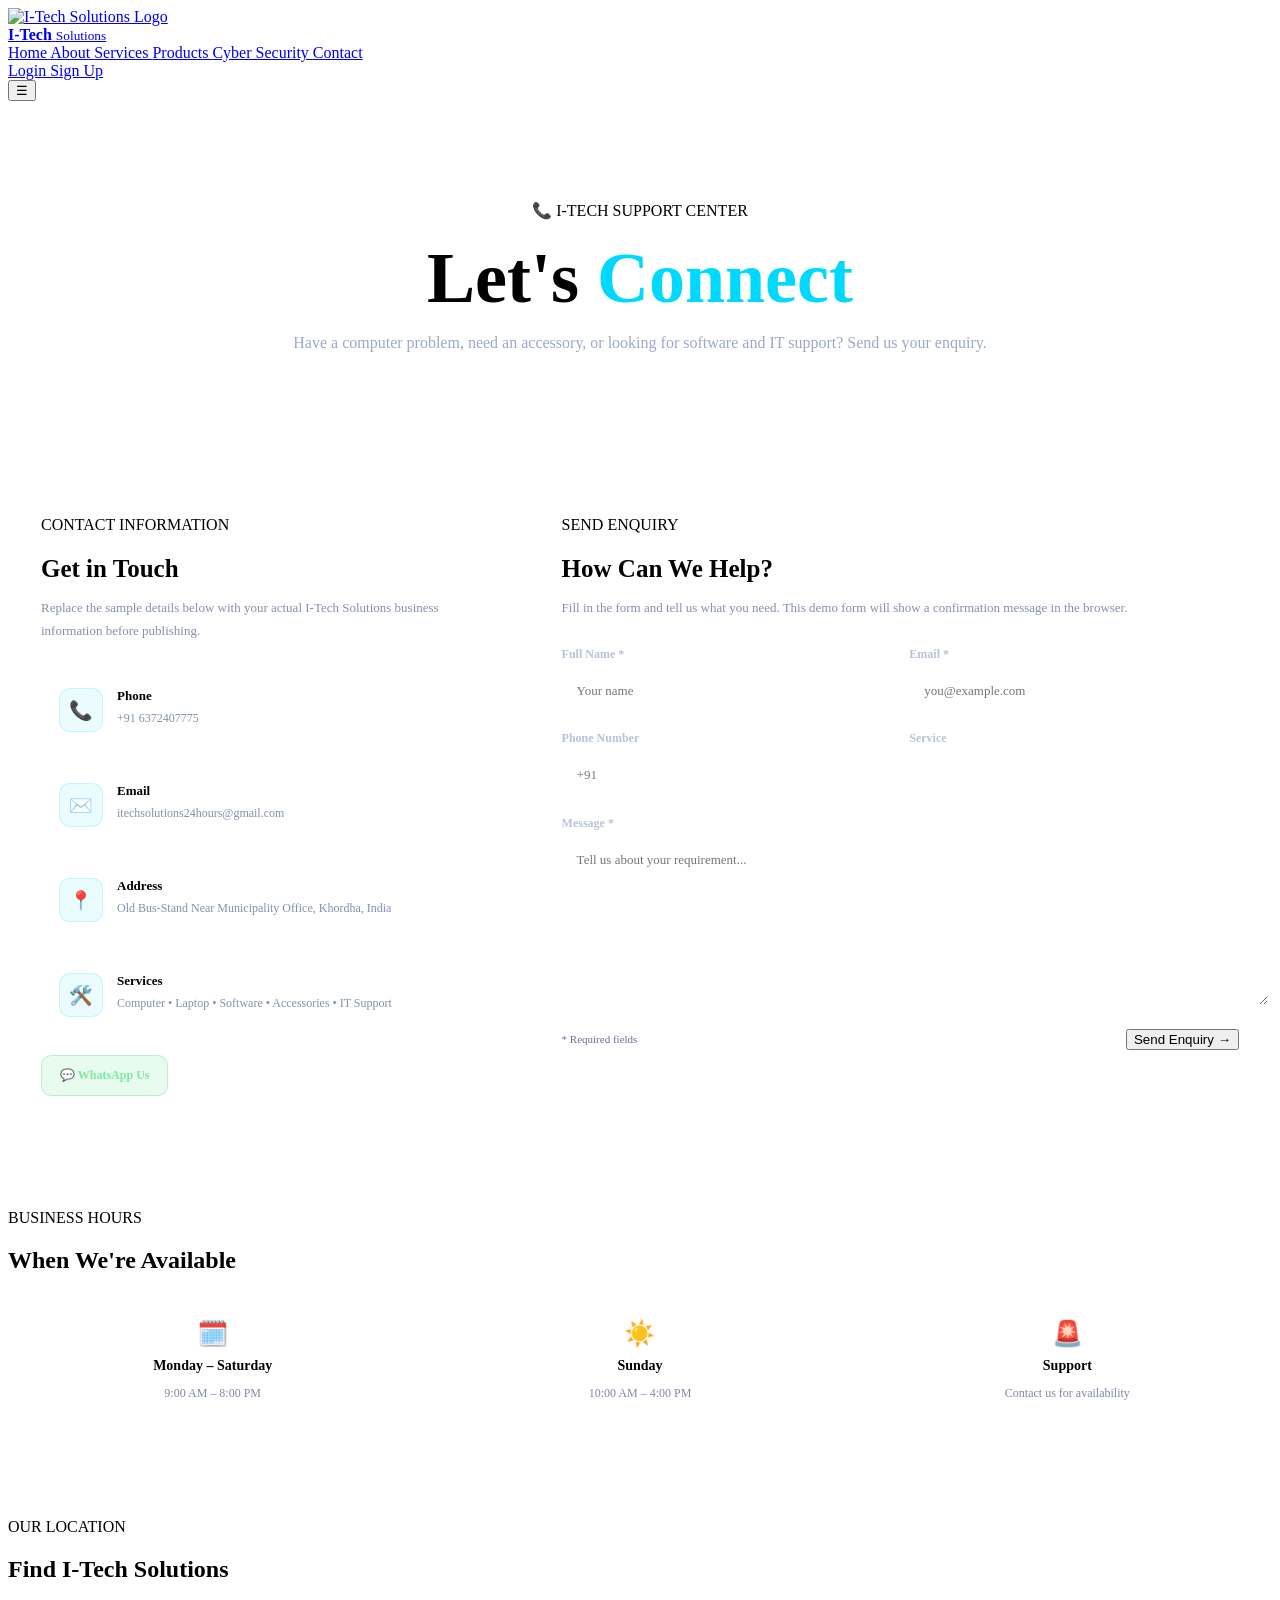
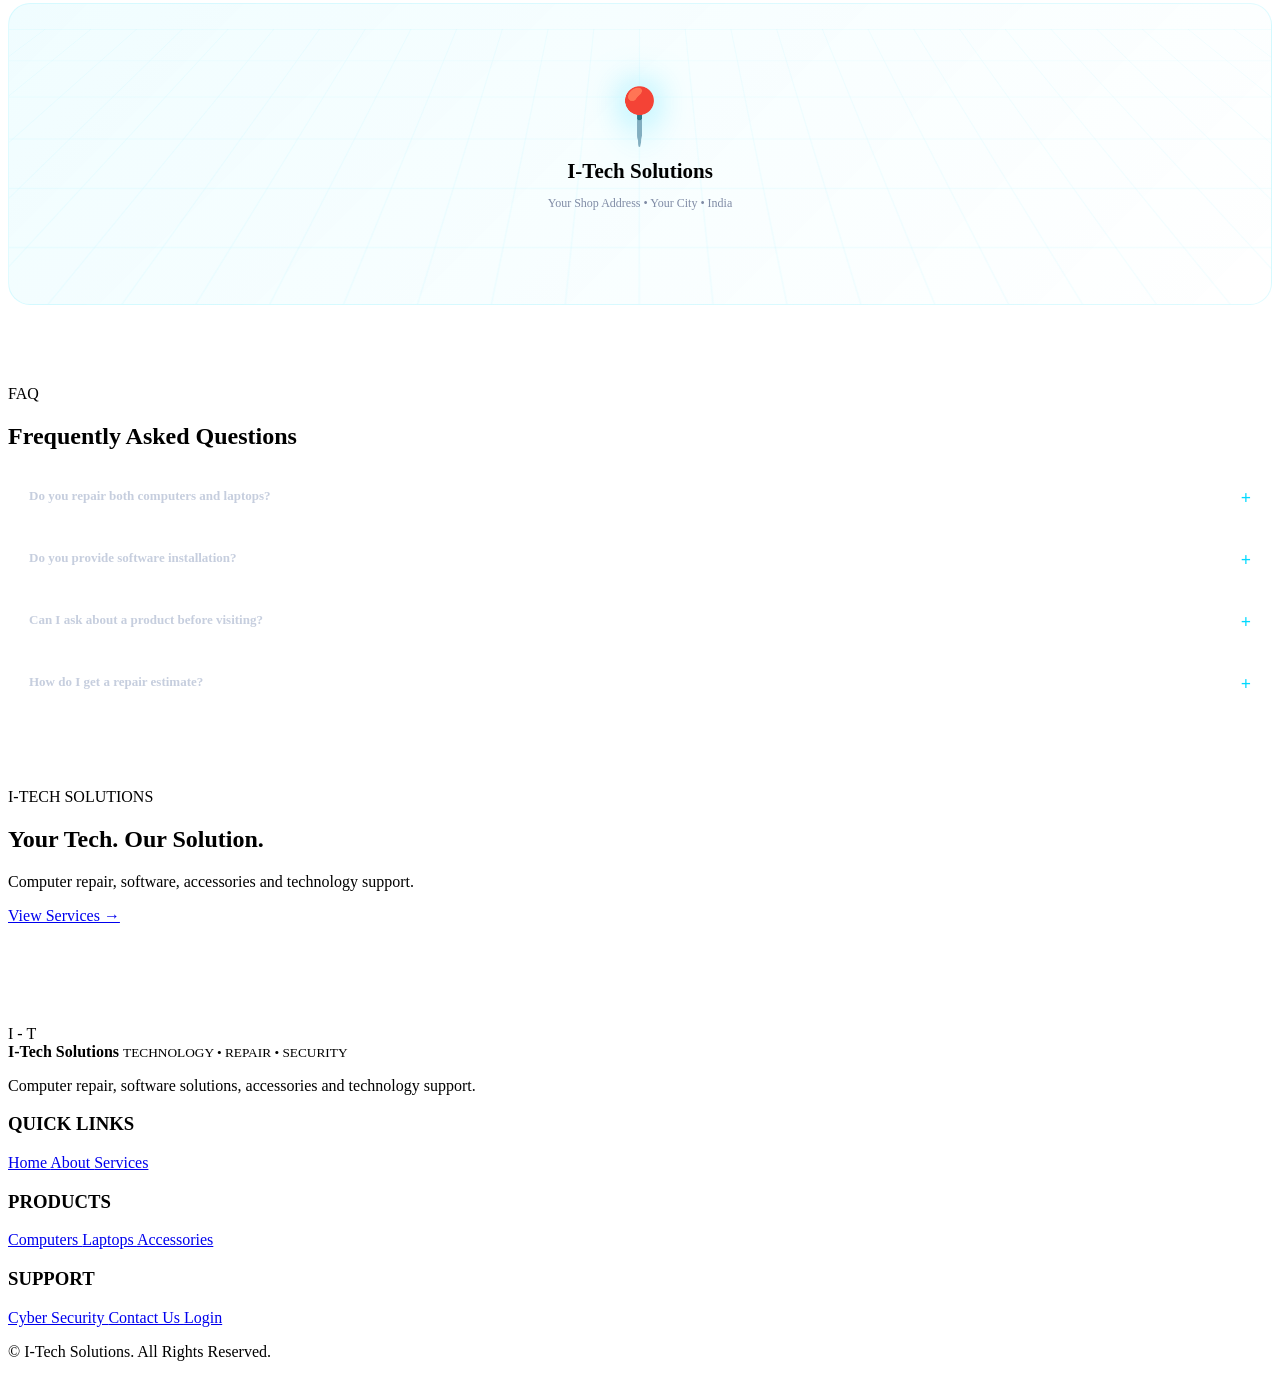
==== pages/contact.html @ 04793588 "Add files via upload" ====
<!DOCTYPE html>
<html lang="en">

<head>

    <meta charset="UTF-8">

    <meta name="viewport"
          content="width=device-width, initial-scale=1.0">

    <meta name="description"
          content="Contact I-Tech Solutions for computer repair, laptop repair, software and IT support.">

    <title>Contact | I-Tech Solutions</title>

    <link rel="stylesheet"
          href="../css/style.css">

    <style>

        /* =================================================
           CONTACT PAGE
        ================================================= */

        .contact-page {
            padding: 70px 0 100px;
        }

        .contact-layout {
            display: grid;
            grid-template-columns: .8fr 1.2fr;
            gap: 25px;
            margin-bottom: 80px;
        }

        .contact-info,
        .contact-form-box {
            padding: 32px;
            border: 1px solid rgba(255,255,255,.08);
            border-radius: 22px;
            background: rgba(255,255,255,.03);
        }

        .contact-info h2,
        .contact-form-box h2 {
            margin-bottom: 10px;
            font-size: 25px;
        }

        .contact-info > p,
        .contact-form-box > p {
            color: #8490aa;
            line-height: 1.8;
            font-size: 13px;
            margin-bottom: 28px;
        }

        /* =================================================
           CONTACT ITEMS
        ================================================= */

        .contact-items {
            display: flex;
            flex-direction: column;
            gap: 15px;
        }

        .contact-item {
            display: flex;
            align-items: flex-start;
            gap: 14px;
            padding: 17px;
            border: 1px solid rgba(255,255,255,.07);
            border-radius: 14px;
            background: rgba(255,255,255,.025);
        }

        .contact-icon {
            flex-shrink: 0;
            width: 42px;
            height: 42px;
            display: grid;
            place-items: center;
            border-radius: 11px;
            background: rgba(0,217,255,.08);
            border: 1px solid rgba(0,217,255,.18);
            font-size: 19px;
        }

        .contact-item strong {
            display: block;
            margin-bottom: 4px;
            font-size: 13px;
        }

        .contact-item a,
        .contact-item span {
            color: #8290ac;
            font-size: 12px;
            line-height: 1.6;
        }

        .contact-item a {
            text-decoration: none;
            transition: .3s ease;
        }

        .contact-item a:hover {
            color: #00d9ff;
        }

        /* =================================================
           FORM
        ================================================= */

        .contact-form {
            display: grid;
            grid-template-columns: 1fr 1fr;
            gap: 18px;
        }

        .form-group {
            display: flex;
            flex-direction: column;
            gap: 7px;
        }

        .form-group.full {
            grid-column: 1 / -1;
        }

        .form-group label {
            color: #b8c2d8;
            font-size: 12px;
            font-weight: 600;
        }

        .form-group input,
        .form-group select,
        .form-group textarea {
            width: 100%;
            padding: 13px 14px;
            border: 1px solid rgba(255,255,255,.1);
            border-radius: 10px;
            outline: none;
            background: rgba(255,255,255,.04);
            color: #ffffff;
            font-family: inherit;
            font-size: 13px;
            transition: .3s ease;
        }

        .form-group input:focus,
        .form-group select:focus,
        .form-group textarea:focus {
            border-color: rgba(0,217,255,.55);
            box-shadow: 0 0 0 3px rgba(0,217,255,.06);
        }

        .form-group textarea {
            min-height: 140px;
            resize: vertical;
        }

        .form-group select option {
            background: #08121c;
            color: #ffffff;
        }

        .submit-area {
            grid-column: 1 / -1;
            display: flex;
            align-items: center;
            justify-content: space-between;
            gap: 15px;
            margin-top: 5px;
        }

        .form-note {
            color: #65718a;
            font-size: 11px;
            line-height: 1.5;
        }

        /* =================================================
           WHATSAPP
        ================================================= */

        .whatsapp-btn {
            display: inline-flex;
            align-items: center;
            justify-content: center;
            gap: 8px;
            padding: 12px 18px;
            margin-top: 20px;
            border-radius: 10px;
            background: rgba(37,211,102,.1);
            border: 1px solid rgba(37,211,102,.25);
            color: #7ee7a0;
            text-decoration: none;
            font-size: 12px;
            font-weight: 700;
            transition: .3s ease;
        }

        .whatsapp-btn:hover {
            background: rgba(37,211,102,.18);
            transform: translateY(-2px);
        }

        /* =================================================
           HOURS
        ================================================= */

        .hours-section {
            margin-bottom: 80px;
        }

        .hours-grid {
            display: grid;
            grid-template-columns: repeat(3, 1fr);
            gap: 18px;
        }

        .hours-card {
            padding: 24px;
            text-align: center;
            border: 1px solid rgba(255,255,255,.07);
            border-radius: 17px;
            background: rgba(255,255,255,.025);
        }

        .hours-card span {
            display: block;
            color: #00d9ff;
            font-size: 25px;
            margin-bottom: 10px;
        }

        .hours-card strong {
            display: block;
            margin-bottom: 6px;
            font-size: 14px;
        }

        .hours-card p {
            color: #7d89a3;
            font-size: 12px;
        }

        /* =================================================
           MAP / LOCATION
        ================================================= */

        .location-section {
            margin-bottom: 80px;
        }

        .location-box {
            min-height: 300px;
            position: relative;
            display: grid;
            place-items: center;
            overflow: hidden;
            border: 1px solid rgba(0,217,255,.12);
            border-radius: 22px;
            background:
                linear-gradient(
                    135deg,
                    rgba(0,217,255,.06),
                    rgba(255,255,255,.02)
                );
        }

        .map-grid {
            position: absolute;
            inset: 0;
            opacity: .35;
            background-image:
                linear-gradient(
                    rgba(0,217,255,.12) 1px,
                    transparent 1px
                ),
                linear-gradient(
                    90deg,
                    rgba(0,217,255,.12) 1px,
                    transparent 1px
                );
            background-size: 45px 45px;
            transform: perspective(400px) rotateX(35deg) scale(1.3);
        }

        .location-pin {
            position: relative;
            z-index: 2;
            text-align: center;
        }

        .location-pin-icon {
            font-size: 55px;
            filter:
                drop-shadow(
                    0 0 18px
                    rgba(0,217,255,.6)
                );
            animation:
                pinFloat 2.5s ease-in-out infinite;
        }

        @keyframes pinFloat {

            0%, 100% {
                transform: translateY(0);
            }

            50% {
                transform: translateY(-8px);
            }

        }

        .location-pin h3 {
            margin: 10px 0 6px;
            font-size: 21px;
        }

        .location-pin p {
            color: #7f8ba5;
            font-size: 12px;
        }

        /* =================================================
           FAQ
        ================================================= */

        .faq-section {
            margin-bottom: 80px;
        }

        .faq-list {
            display: flex;
            flex-direction: column;
            gap: 10px;
        }

        .faq-item {
            border: 1px solid rgba(255,255,255,.07);
            border-radius: 13px;
            background: rgba(255,255,255,.025);
            overflow: hidden;
        }

        .faq-item summary {
            padding: 17px 20px;
            cursor: pointer;
            color: #c6cede;
            font-size: 13px;
            font-weight: 600;
            list-style: none;
        }

        .faq-item summary::-webkit-details-marker {
            display: none;
        }

        .faq-item summary::after {
            content: "+";
            float: right;
            color: #00d9ff;
            font-size: 18px;
        }

        .faq-item[open] summary::after {
            content: "−";
        }

        .faq-answer {
            padding: 0 20px 18px;
            color: #78849d;
            font-size: 12px;
            line-height: 1.7;
        }

        /* =================================================
           RESPONSIVE
        ================================================= */

        @media (max-width: 850px) {

            .contact-layout {
                grid-template-columns: 1fr;
            }

            .hours-grid {
                grid-template-columns: 1fr;
            }

        }

        @media (max-width: 600px) {

            .contact-form {
                grid-template-columns: 1fr;
            }

            .form-group.full,
            .submit-area {
                grid-column: auto;
            }

            .submit-area {
                flex-direction: column;
                align-items: stretch;
            }

            .contact-info,
            .contact-form-box {
                padding: 23px;
            }

        }

    </style>

</head>


<body>


<!-- =====================================================
     TECHNOLOGY BACKGROUND
===================================================== -->

<div class="tech-background">

    <div class="grid-lines"></div>

    <div class="glow glow-1"></div>

    <div class="glow glow-2"></div>

</div>



<!-- =====================================================
     HEADER
===================================================== -->

<header class="header">

    <div class="container nav-container">

        <a href="../index.html"
           class="logo">

            <div class="logo-3d">
             <img src="images/I-Tech_fass-removebg-preview.png" alt="I-Tech Solutions Logo" class="logo-3d">
                
            </div>

            <div class="logo-text">

                <strong>
                    I-Tech
                </strong>

                <small>
                    Solutions
                </small>

            </div>

        </a>


        <nav class="navbar">

            <a href="../index.html">
                Home
            </a>

            <a href="about.html">
                About
            </a>

            <a href="services.html">
                Services
            </a>

            <a href="products.html">
                Products
            </a>

            <a href="cyber-security.html">
                Cyber Security
            </a>

            <a href="contact.html">
                Contact
            </a>

        </nav>


        <div class="auth-buttons">

            <a href="login.html"
               class="login-btn">

                Login

            </a>

            <a href="signup.html"
               class="signup-btn">

                Sign Up

            </a>

        </div>


        <button
            class="menu-toggle"
            id="menuToggle">

            ☰

        </button>

    </div>

</header>



<!-- =====================================================
     MAIN
===================================================== -->

<main>


<!-- =====================================================
     HERO
===================================================== -->

<section
    class="page-hero"
    style="
    padding:100px 0 55px;
    text-align:center;
    ">

    <div class="container">

        <span class="technology-badge">

            📞 I-TECH SUPPORT CENTER

        </span>


        <h1
            style="
            margin:22px 0 15px;
            font-size:clamp(42px,7vw,72px);
            line-height:1;
            ">

            Let's
            <strong style="color:#00d9ff;">
                Connect
            </strong>

        </h1>


        <p
            style="
            max-width:700px;
            margin:auto;
            color:#9ca8c7;
            line-height:1.8;
            ">

            Have a computer problem, need an accessory,
            or looking for software and IT support?
            Send us your enquiry.

        </p>

    </div>

</section>



<!-- =====================================================
     CONTACT SECTION
===================================================== -->

<section class="contact-page">

    <div class="container">


        <div class="contact-layout">


            <!-- CONTACT INFORMATION -->

            <div class="contact-info">

                <span class="technology-badge">
                    CONTACT INFORMATION
                </span>

                <h2>
                    Get in Touch
                </h2>

                <p>
                    Replace the sample details below with
                    your actual I-Tech Solutions business
                    information before publishing.
                </p>


                <div class="contact-items">


                    <div class="contact-item">

                        <div class="contact-icon">
                            📞
                        </div>

                        <div>

                            <strong>
                                Phone
                            </strong>

                            <a href="tel:+916372407775">
                                +91 6372407775
                            </a>

                        </div>

                    </div>



                    <div class="contact-item">

                        <div class="contact-icon">
                            ✉️
                        </div>

                        <div>

                            <strong>
                                Email
                            </strong>

                            <a href="mailto:itechsolutions24hours@gmail.com">
                                itechsolutions24hours@gmail.com
                            </a>

                        </div>

                    </div>



                    <div class="contact-item">

                        <div class="contact-icon">
                            📍
                        </div>

                        <div>

                            <strong>
                                Address
                            </strong>

                            <span>
                                Old Bus-Stand Near Municipality Office,
                                Khordha, India
                            </span>

                        </div>

                    </div>



                    <div class="contact-item">

                        <div class="contact-icon">
                            🛠️
                        </div>

                        <div>

                            <strong>
                                Services
                            </strong>

                            <span>
                                Computer • Laptop • Software
                                • Accessories • IT Support
                            </span>

                        </div>

                    </div>


                </div>


                <!-- WHATSAPP -->

                <a
                    href="https://wa.me/910000000000"
                    class="whatsapp-btn"
                    target="_blank"
                    rel="noopener">

                    💬 WhatsApp Us

                </a>

            </div>



            <!-- CONTACT FORM -->

            <div class="contact-form-box">

                <span class="technology-badge">
                    SEND ENQUIRY
                </span>

                <h2>
                    How Can We Help?
                </h2>

                <p>
                    Fill in the form and tell us what
                    you need. This demo form will show
                    a confirmation message in the browser.
                </p>


                <form
                    class="contact-form"
                    id="contactForm">


                    <div class="form-group">

                        <label for="name">
                            Full Name *
                        </label>

                        <input
                            type="text"
                            id="name"
                            name="name"
                            placeholder="Your name"
                            required>

                    </div>



                    <div class="form-group">

                        <label for="email">
                            Email *
                        </label>

                        <input
                            type="email"
                            id="email"
                            name="email"
                            placeholder="you@example.com"
                            required>

                    </div>



                    <div class="form-group">

                        <label for="phone">
                            Phone Number
                        </label>

                        <input
                            type="tel"
                            id="phone"
                            name="phone"
                            placeholder="+91">

                    </div>



                    <div class="form-group">

                        <label for="service">
                            Service
                        </label>

                        <select
                            id="service"
                            name="service">

                            <option value="">
                                Select a service
                            </option>

                            <option>
                                Computer Repair
                            </option>

                            <option>
                                Laptop Repair
                            </option>

                            <option>
                                Software Installation
                            </option>

                            <option>
                                Data & Storage
                            </option>

                            <option>
                                Networking
                            </option>

                            <option>
                                Cyber Security
                            </option>

                            <option>
                                Accessories
                            </option>

                            <option>
                                Other
                            </option>

                        </select>

                    </div>



                    <div class="form-group full">

                        <label for="message">
                            Message *
                        </label>

                        <textarea
                            id="message"
                            name="message"
                            placeholder="Tell us about your requirement..."
                            required></textarea>

                    </div>



                    <div class="submit-area">

                        <span class="form-note">

                            * Required fields

                        </span>


                        <button
                            type="submit"
                            class="primary-btn">

                            Send Enquiry →

                        </button>

                    </div>


                </form>

            </div>


        </div>



        <!-- =================================================
             BUSINESS HOURS
        ================================================= -->

        <section class="hours-section">

            <div class="section-heading">

                <span>
                    BUSINESS HOURS
                </span>

                <h2>
                    When We're
                    <strong>Available</strong>
                </h2>

            </div>


            <div class="hours-grid">


                <div class="hours-card">

                    <span>
                        🗓️
                    </span>

                    <strong>
                        Monday – Saturday
                    </strong>

                    <p>
                        9:00 AM – 8:00 PM
                    </p>

                </div>



                <div class="hours-card">

                    <span>
                        ☀️
                    </span>

                    <strong>
                        Sunday
                    </strong>

                    <p>
                        10:00 AM – 4:00 PM
                    </p>

                </div>



                <div class="hours-card">

                    <span>
                        🚨
                    </span>

                    <strong>
                        Support
                    </strong>

                    <p>
                        Contact us for availability
                    </p>

                </div>


            </div>

        </section>



        <!-- =================================================
             LOCATION
        ================================================= -->

        <section class="location-section">

            <div class="section-heading">

                <span>
                    OUR LOCATION
                </span>

                <h2>
                    Find
                    <strong>I-Tech Solutions</strong>
                </h2>

            </div>


            <div class="location-box">

                <div class="map-grid"></div>


                <div class="location-pin">

                    <div class="location-pin-icon">
                        📍
                    </div>

                    <h3>
                        I-Tech Solutions
                    </h3>

                    <p>
                        Your Shop Address • Your City • India
                    </p>

                </div>

            </div>

        </section>



        <!-- =================================================
             FAQ
        ================================================= -->

        <section class="faq-section">

            <div class="section-heading">

                <span>
                    FAQ
                </span>

                <h2>
                    Frequently Asked
                    <strong>Questions</strong>
                </h2>

            </div>


            <div class="faq-list">


                <details class="faq-item">

                    <summary>
                        Do you repair both computers and laptops?
                    </summary>

                    <div class="faq-answer">

                        Yes. I-Tech Solutions can offer
                        computer and laptop diagnostics,
                        maintenance, repair and upgrade
                        services.

                    </div>

                </details>



                <details class="faq-item">

                    <summary>
                        Do you provide software installation?
                    </summary>

                    <div class="faq-answer">

                        Software installation and setup
                        can be provided for legitimate,
                        properly licensed software.

                    </div>

                </details>



                <details class="faq-item">

                    <summary>
                        Can I ask about a product before visiting?
                    </summary>

                    <div class="faq-answer">

                        Yes. You can send an enquiry about
                        a computer, laptop, accessory or
                        other technology product.

                    </div>

                </details>



                <details class="faq-item">

                    <summary>
                        How do I get a repair estimate?
                    </summary>

                    <div class="faq-answer">

                        Send us the device problem through
                        the contact form or contact the shop.
                        A final estimate may require device
                        inspection.

                    </div>

                </details>


            </div>

        </section>



        <!-- =================================================
             FINAL CTA
        ================================================= -->

        <div class="cta">

            <div class="cta-content">

                <div>

                    <span>
                        I-TECH SOLUTIONS
                    </span>

                    <h2>

                        Your Tech.
                        <strong>Our Solution.</strong>

                    </h2>

                    <p>

                        Computer repair, software,
                        accessories and technology support.

                    </p>

                </div>


                <a
                    href="services.html"
                    class="primary-btn">

                    View Services →

                </a>

            </div>

        </div>


    </div>

</section>


</main>



<!-- =====================================================
     FOOTER
===================================================== -->

<footer class="footer">

    <div class="container">

        <div class="footer-grid">


            <div class="footer-column">

                <div class="footer-logo">

                    <div class="logo-3d">

                        <span>I</span>
                        <span>-</span>
                        <span>T</span>

                    </div>

                    <div>

                        <strong>
                            I-Tech Solutions
                        </strong>

                        <small>
                            TECHNOLOGY • REPAIR • SECURITY
                        </small>

                    </div>

                </div>

                <p>
                    Computer repair, software solutions,
                    accessories and technology support.
                </p>

            </div>



            <div class="footer-column">

                <h3>
                    QUICK LINKS
                </h3>

                <a href="../index.html">
                    Home
                </a>

                <a href="about.html">
                    About
                </a>

                <a href="services.html">
                    Services
                </a>

            </div>



            <div class="footer-column">

                <h3>
                    PRODUCTS
                </h3>

                <a href="products.html">
                    Computers
                </a>

                <a href="products.html">
                    Laptops
                </a>

                <a href="products.html">
                    Accessories
                </a>

            </div>



            <div class="footer-column">

                <h3>
                    SUPPORT
                </h3>

                <a href="cyber-security.html">
                    Cyber Security
                </a>

                <a href="contact.html">
                    Contact Us
                </a>

                <a href="login.html">
                    Login
                </a>

            </div>


        </div>

    </div>


    <div class="footer-bottom">

        <p>

            ©
            <span id="currentYear"></span>

            I-Tech Solutions.
            All Rights Reserved.

        </p>

    </div>

</footer>



<!-- =====================================================
     JAVASCRIPT
===================================================== -->

<script src="../js/script.js"></script>


<script>

document.addEventListener(
    "DOMContentLoaded",
    function () {

        /*
         * Read product name from Products page.
         * Example:
         * contact.html?product=SSD%20Storage
         */

        const params =
            new URLSearchParams(
                window.location.search
            );

        const product =
            params.get("product");


        if (product) {

            const message =
                document.getElementById(
                    "message"
                );

            const service =
                document.getElementById(
                    "service"
                );


            if (message) {

                message.value =
                    "I am interested in: " +
                    product +
                    "\n\nMy requirement: ";

            }


            if (service) {

                service.value =
                    "Accessories";

            }

        }

    }
);

</script>


</body>

</html>
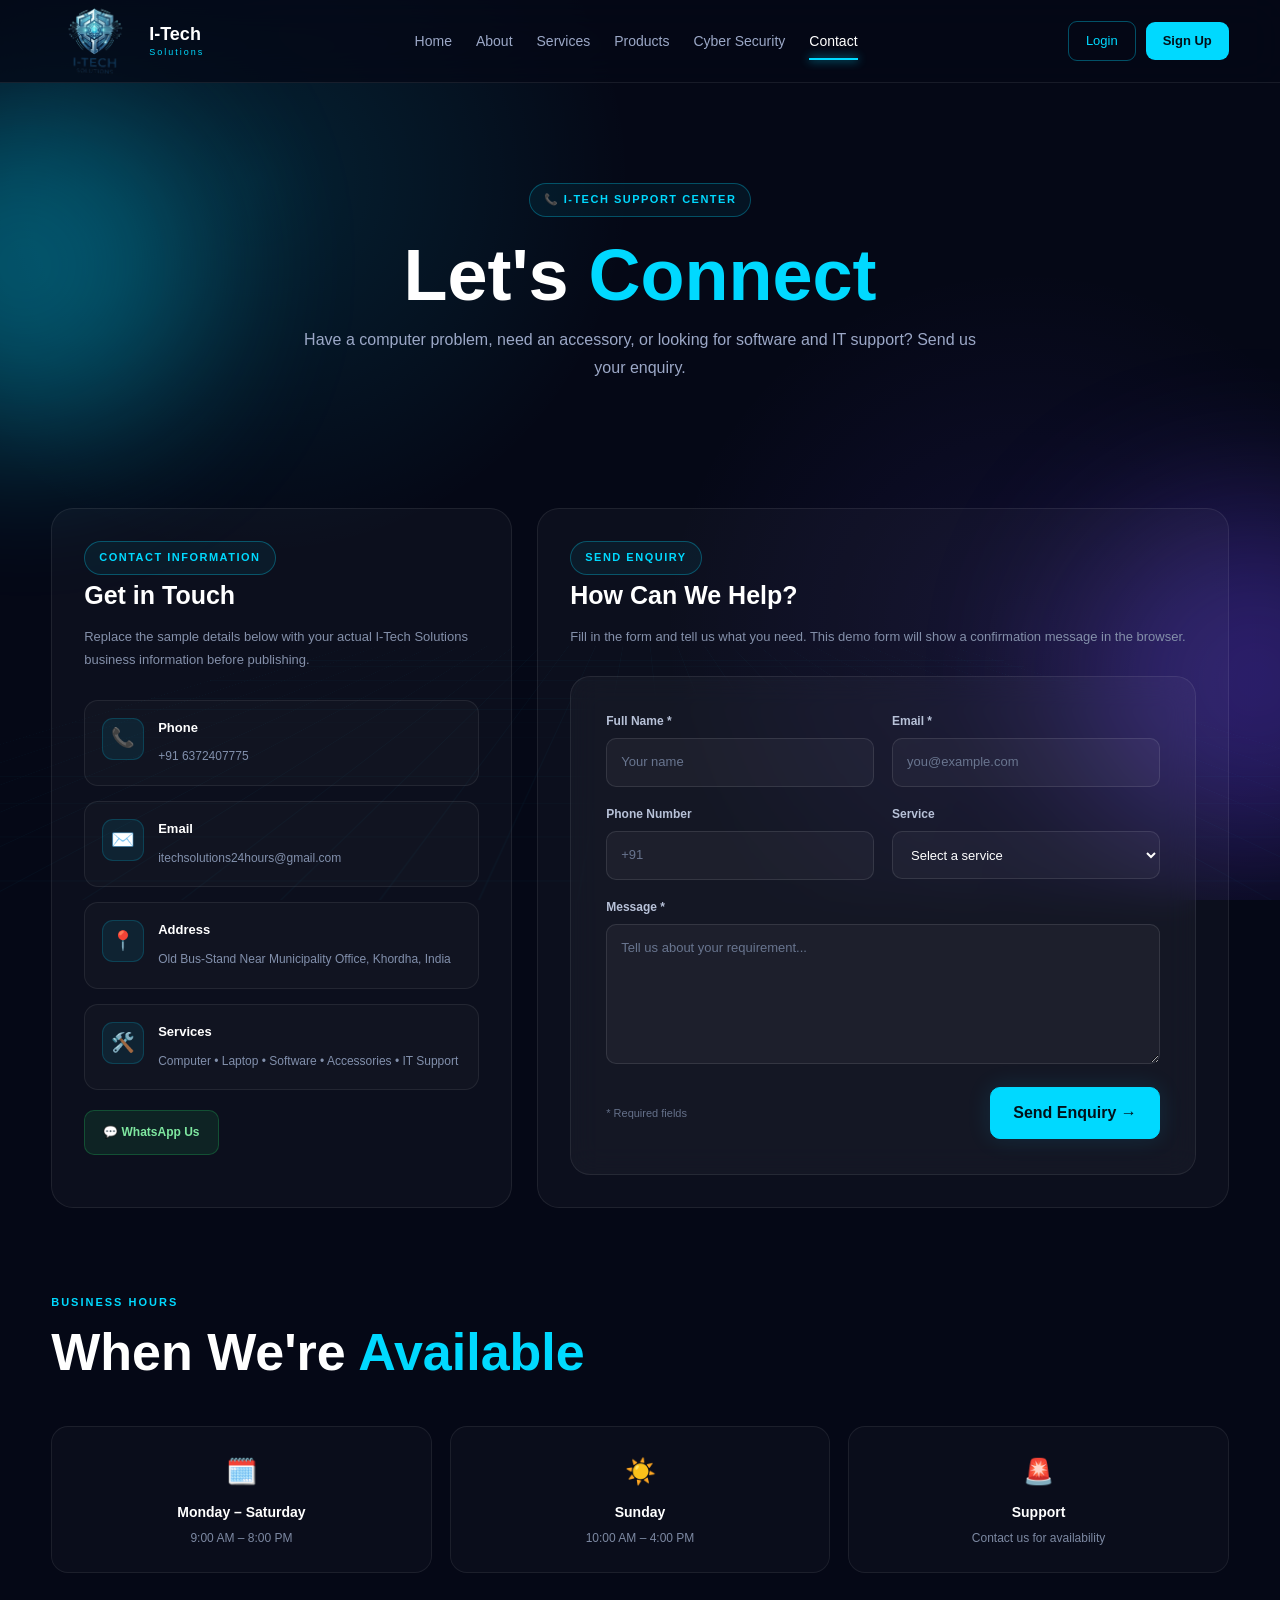
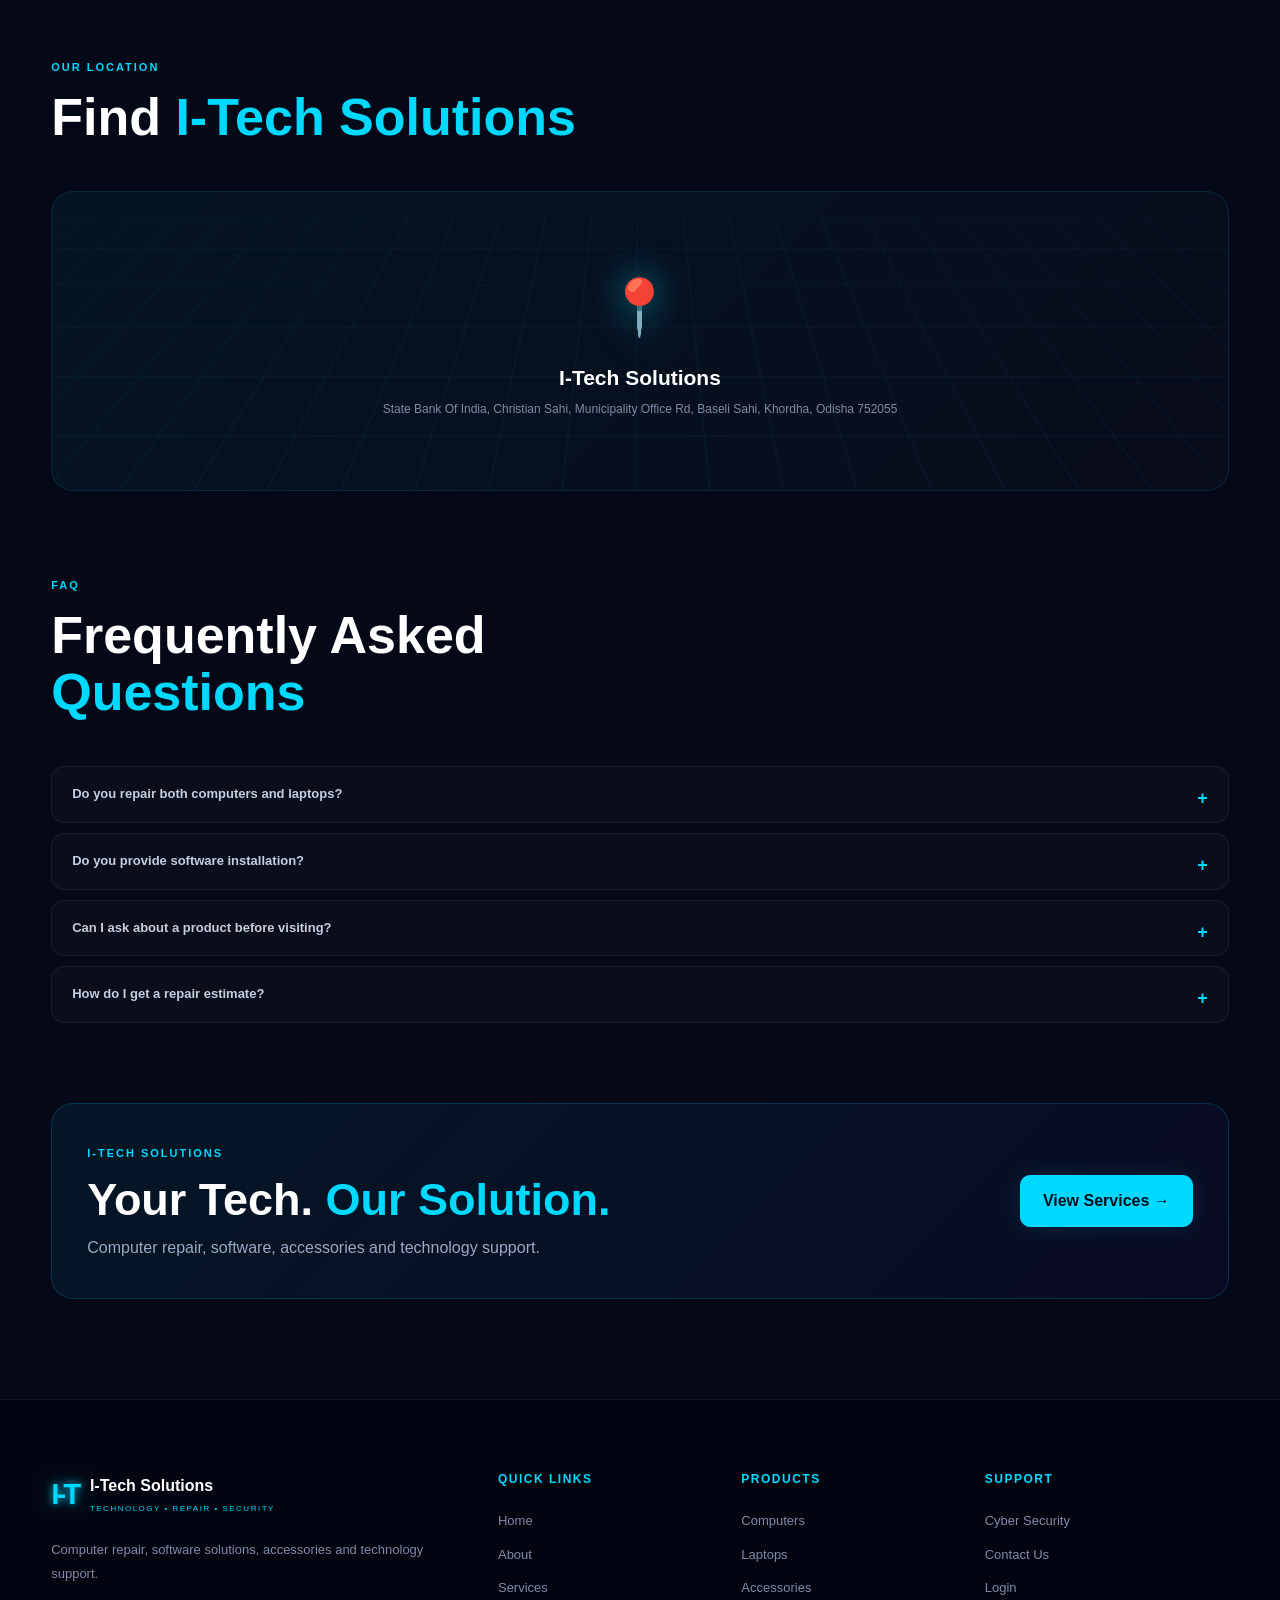
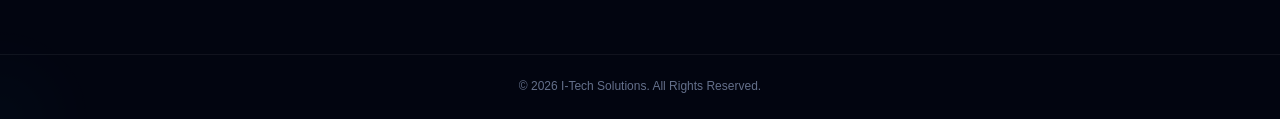
==== commit 903db599: "Add files via upload" ====
--- a/pages/contact.html
+++ b/pages/contact.html
@@ -728,7 +728,7 @@
                 <!-- WHATSAPP -->
 
                 <a
-                    href="https://wa.me/910000000000"
+                    href="https://wa.me/6372407775"
                     class="whatsapp-btn"
                     target="_blank"
                     rel="noopener">
@@ -1015,9 +1015,8 @@
 
 
             <div class="location-box">
-
+<img src="images/map.jpg" alt="">
                 <div class="map-grid"></div>
-
 
                 <div class="location-pin">
 
@@ -1030,7 +1029,10 @@
                     </h3>
 
                     <p>
-                        Your Shop Address • Your City • India
+                        
+<a href = "https://maps.app.goo.gl/4HCAGayQegRDGyPVA?g_st=ic">
+State Bank Of India, Christian Sahi, Municipality Office Rd, Baseli Sahi, Khordha, Odisha 752055
+<a>
                     </p>
 
                 </div>
--- a/css/style.css
+++ b/css/style.css
@@ -0,0 +1,1547 @@
+/* =====================================================
+   I-TECH SOLUTIONS
+   FINAL WEBSITE CSS
+===================================================== */
+
+
+/* =====================================================
+   RESET
+===================================================== */
+
+* {
+    margin: 0;
+    padding: 0;
+    box-sizing: border-box;
+}
+
+
+html {
+    scroll-behavior: smooth;
+}
+
+
+body {
+    font-family:
+        Arial,
+        Helvetica,
+        sans-serif;
+
+    background: #050816;
+
+    color: #ffffff;
+
+    line-height: 1.6;
+
+    overflow-x: hidden;
+}
+
+
+a {
+    color: inherit;
+
+    text-decoration: none;
+}
+
+
+button,
+input,
+textarea,
+select {
+    font: inherit;
+}
+
+
+img {
+    max-width: 100%;
+
+    display: block;
+}
+
+
+
+/* =====================================================
+   CONTAINER
+===================================================== */
+
+.container {
+    width: min(1180px, 92%);
+
+    margin: auto;
+}
+
+
+
+/* =====================================================
+   TECHNOLOGY BACKGROUND
+===================================================== */
+
+.tech-background {
+    position: fixed;
+
+    inset: 0;
+
+    z-index: -10;
+
+    overflow: hidden;
+
+    background:
+        radial-gradient(
+            circle at 20% 20%,
+            rgba(0, 217, 255, .12),
+            transparent 30%
+        ),
+        radial-gradient(
+            circle at 80% 70%,
+            rgba(110, 70, 255, .10),
+            transparent 30%
+        ),
+        #050816;
+}
+
+
+.grid-lines {
+    position: absolute;
+
+    inset: 0;
+
+    opacity: .15;
+
+    background-image:
+        linear-gradient(
+            rgba(0, 217, 255, .18) 1px,
+            transparent 1px
+        ),
+        linear-gradient(
+            90deg,
+            rgba(0, 217, 255, .18) 1px,
+            transparent 1px
+        );
+
+    background-size:
+        55px 55px;
+
+    transform:
+        perspective(500px)
+        rotateX(55deg)
+        scale(1.8);
+
+    transform-origin:
+        center bottom;
+
+    animation:
+        gridMove 15s linear infinite;
+}
+
+
+@keyframes gridMove {
+
+    from {
+        background-position:
+            0 0,
+            0 0;
+    }
+
+    to {
+        background-position:
+            0 55px,
+            55px 0;
+    }
+
+}
+
+
+.glow {
+    position: absolute;
+
+    width: 350px;
+
+    height: 350px;
+
+    border-radius: 50%;
+
+    filter: blur(80px);
+
+    opacity: .35;
+
+    animation:
+        floatingGlow 8s ease-in-out infinite alternate;
+}
+
+
+.glow-1 {
+    background: #00d9ff;
+
+    top: 10%;
+
+    left: -150px;
+}
+
+
+.glow-2 {
+    background: #7047ff;
+
+    right: -150px;
+
+    bottom: 5%;
+
+    animation-delay: 2s;
+}
+
+
+@keyframes floatingGlow {
+
+    from {
+        transform:
+            translateY(0)
+            scale(1);
+    }
+
+    to {
+        transform:
+            translateY(50px)
+            scale(1.15);
+    }
+
+}
+
+
+
+/* =====================================================
+   HEADER
+===================================================== */
+
+.header {
+    position: sticky;
+
+    top: 0;
+
+    z-index: 1000;
+
+    border-bottom:
+        1px solid
+        rgba(255,255,255,.08);
+
+    background:
+        rgba(5,8,22,.78);
+
+    backdrop-filter:
+        blur(18px);
+
+    -webkit-backdrop-filter:
+        blur(18px);
+}
+
+
+.nav-container {
+    min-height: 82px;
+
+    display: flex;
+
+    align-items: center;
+
+    justify-content: space-between;
+
+    gap: 25px;
+}
+
+
+
+/* =====================================================
+   LOGO
+===================================================== */
+
+.logo {
+    display: flex;
+
+    align-items: center;
+
+    gap: 12px;
+
+    flex-shrink: 0;
+}
+
+
+.logo-3d {
+    display: flex;
+
+    align-items: center;
+
+    gap: 1px;
+
+    font-size: 30px;
+
+    font-weight: 900;
+
+    letter-spacing: -4px;
+
+    color: #00d9ff;
+
+    text-shadow:
+        0 0 8px rgba(0,217,255,.8),
+        0 0 25px rgba(0,217,255,.45);
+
+    transform:
+        perspective(300px)
+        rotateY(-12deg);
+
+    animation:
+        logoFloat 4s ease-in-out infinite;
+}
+
+
+.logo-3d span {
+    display: inline-block;
+}
+
+
+@keyframes logoFloat {
+
+    0%,
+    100% {
+        transform:
+            perspective(300px)
+            rotateY(-12deg)
+            translateY(0);
+    }
+
+    50% {
+        transform:
+            perspective(300px)
+            rotateY(12deg)
+            translateY(-4px);
+    }
+
+}
+
+
+.logo-text {
+    display: flex;
+
+    flex-direction: column;
+
+    line-height: 1;
+}
+
+
+.logo-text strong {
+    font-size: 18px;
+}
+
+
+.logo-text small {
+    margin-top: 5px;
+
+    font-size: 9px;
+
+    letter-spacing: 2px;
+
+    color: #00d9ff;
+}
+
+
+
+/* =====================================================
+   NAVBAR
+===================================================== */
+
+.navbar {
+    display: flex;
+
+    align-items: center;
+
+    gap: 24px;
+}
+
+
+.navbar a {
+    position: relative;
+
+    color: #9ca8c7;
+
+    font-size: 14px;
+
+    transition:
+        color .3s ease;
+}
+
+
+.navbar a::after {
+    content: "";
+
+    position: absolute;
+
+    left: 0;
+
+    bottom: -8px;
+
+    width: 0;
+
+    height: 2px;
+
+    background: #00d9ff;
+
+    box-shadow:
+        0 0 10px #00d9ff;
+
+    transition:
+        width .3s ease;
+}
+
+
+.navbar a:hover,
+.navbar a.active {
+    color: #ffffff;
+}
+
+
+.navbar a:hover::after,
+.navbar a.active::after {
+    width: 100%;
+}
+
+
+
+/* =====================================================
+   AUTH BUTTONS
+===================================================== */
+
+.auth-buttons {
+    display: flex;
+
+    align-items: center;
+
+    gap: 10px;
+}
+
+
+.login-btn,
+.signup-btn {
+    padding: 9px 17px;
+
+    border-radius: 9px;
+
+    font-size: 13px;
+
+    transition:
+        .3s ease;
+}
+
+
+.login-btn {
+    border:
+        1px solid
+        rgba(0,217,255,.35);
+
+    color: #00d9ff;
+}
+
+
+.login-btn:hover {
+    background:
+        rgba(0,217,255,.08);
+
+    transform:
+        translateY(-2px);
+}
+
+
+.signup-btn {
+    background:
+        #00d9ff;
+
+    color: #031019;
+
+    font-weight: 700;
+}
+
+
+.signup-btn:hover {
+    box-shadow:
+        0 0 25px
+        rgba(0,217,255,.35);
+
+    transform:
+        translateY(-2px);
+}
+
+
+
+/* =====================================================
+   MOBILE MENU
+===================================================== */
+
+.menu-toggle {
+    display: none;
+
+    border: 0;
+
+    background: transparent;
+
+    color: #ffffff;
+
+    font-size: 28px;
+
+    cursor: pointer;
+}
+
+
+
+/* =====================================================
+   HERO
+===================================================== */
+
+.hero,
+.page-hero {
+    position: relative;
+}
+
+
+.hero {
+    min-height:
+        calc(100vh - 82px);
+
+    display: flex;
+
+    align-items: center;
+
+    padding: 80px 0;
+}
+
+
+.hero-content {
+    max-width: 760px;
+}
+
+
+.technology-badge {
+    display: inline-flex;
+
+    align-items: center;
+
+    padding: 7px 14px;
+
+    border:
+        1px solid
+        rgba(0,217,255,.3);
+
+    border-radius: 50px;
+
+    background:
+        rgba(0,217,255,.06);
+
+    color: #00d9ff;
+
+    font-size: 11px;
+
+    font-weight: 700;
+
+    letter-spacing: 1.5px;
+}
+
+
+.hero h1 {
+    margin: 22px 0;
+
+    font-size:
+        clamp(45px, 7vw, 85px);
+
+    line-height: .98;
+
+    letter-spacing: -3px;
+}
+
+
+.hero h1 strong {
+    color: #00d9ff;
+
+    text-shadow:
+        0 0 35px
+        rgba(0,217,255,.3);
+}
+
+
+.hero p {
+    max-width: 680px;
+
+    color: #9ca8c7;
+
+    font-size: 17px;
+
+    line-height: 1.8;
+}
+
+
+.hero-buttons {
+    display: flex;
+
+    align-items: center;
+
+    gap: 15px;
+
+    flex-wrap: wrap;
+
+    margin-top: 30px;
+}
+
+
+
+/* =====================================================
+   BUTTONS
+===================================================== */
+
+.primary-btn,
+.secondary-btn {
+    display: inline-flex;
+
+    align-items: center;
+
+    justify-content: center;
+
+    gap: 8px;
+
+    min-height: 48px;
+
+    padding: 12px 22px;
+
+    border-radius: 10px;
+
+    cursor: pointer;
+
+    transition:
+        .3s ease;
+}
+
+
+.primary-btn {
+    border:
+        1px solid
+        #00d9ff;
+
+    background:
+        #00d9ff;
+
+    color: #031019;
+
+    font-weight: 800;
+
+    box-shadow:
+        0 0 25px
+        rgba(0,217,255,.12);
+}
+
+
+.primary-btn:hover {
+    transform:
+        translateY(-3px);
+
+    box-shadow:
+        0 10px 35px
+        rgba(0,217,255,.22);
+}
+
+
+.secondary-btn {
+    border:
+        1px solid
+        rgba(255,255,255,.16);
+
+    background:
+        rgba(255,255,255,.04);
+
+    color: #ffffff;
+}
+
+
+.secondary-btn:hover {
+    border-color:
+        rgba(0,217,255,.45);
+
+    color: #00d9ff;
+
+    transform:
+        translateY(-3px);
+}
+
+
+
+/* =====================================================
+   SECTIONS
+===================================================== */
+
+section {
+    position: relative;
+}
+
+
+.services-preview,
+.why-us {
+    padding: 95px 0;
+}
+
+
+.section-heading {
+    max-width: 700px;
+
+    margin-bottom: 45px;
+}
+
+
+.section-heading > span {
+    color: #00d9ff;
+
+    font-size: 11px;
+
+    font-weight: 800;
+
+    letter-spacing: 2px;
+}
+
+
+.section-heading h2 {
+    margin: 10px 0;
+
+    font-size:
+        clamp(32px, 5vw, 52px);
+
+    line-height: 1.1;
+}
+
+
+.section-heading h2 strong {
+    color: #00d9ff;
+}
+
+
+.section-heading p {
+    color: #9ca8c7;
+
+    line-height: 1.8;
+}
+
+
+
+/* =====================================================
+   SERVICE GRID
+===================================================== */
+
+.service-grid {
+    display: grid;
+
+    grid-template-columns:
+        repeat(3, 1fr);
+
+    gap: 22px;
+}
+
+
+.service-card {
+    position: relative;
+
+    padding: 30px;
+
+    min-height: 260px;
+
+    border:
+        1px solid
+        rgba(255,255,255,.08);
+
+    border-radius: 20px;
+
+    background:
+        rgba(255,255,255,.035);
+
+    backdrop-filter:
+        blur(10px);
+
+    -webkit-backdrop-filter:
+        blur(10px);
+
+    overflow: hidden;
+
+    transition:
+        transform .35s ease,
+        border-color .35s ease,
+        box-shadow .35s ease;
+}
+
+
+.service-card::before {
+    content: "";
+
+    position: absolute;
+
+    top: 0;
+
+    left: 0;
+
+    width: 100%;
+
+    height: 2px;
+
+    background:
+        linear-gradient(
+            90deg,
+            transparent,
+            #00d9ff,
+            transparent
+        );
+
+    transform:
+        translateX(-100%);
+
+    transition:
+        transform .5s ease;
+}
+
+
+.service-card:hover {
+    transform:
+        translateY(-8px);
+
+    border-color:
+        rgba(0,217,255,.35);
+
+    box-shadow:
+        0 20px 50px
+        rgba(0,0,0,.25);
+}
+
+
+.service-card:hover::before {
+    transform:
+        translateX(100%);
+}
+
+
+.service-icon {
+    width: 55px;
+
+    height: 55px;
+
+    display: grid;
+
+    place-items: center;
+
+    margin-bottom: 20px;
+
+    border-radius: 15px;
+
+    background:
+        rgba(0,217,255,.08);
+
+    border:
+        1px solid
+        rgba(0,217,255,.15);
+
+    font-size: 25px;
+}
+
+
+.service-card h3 {
+    margin-bottom: 10px;
+
+    font-size: 20px;
+}
+
+
+.service-card p {
+    color: #9ca8c7;
+
+    font-size: 14px;
+
+    line-height: 1.8;
+
+    margin-bottom: 20px;
+}
+
+
+.service-card a {
+    color: #00d9ff;
+
+    font-size: 13px;
+
+    font-weight: 700;
+}
+
+
+
+/* =====================================================
+   FEATURES
+===================================================== */
+
+.feature-list {
+    display: grid;
+
+    gap: 18px;
+}
+
+
+.feature {
+    display: flex;
+
+    align-items: flex-start;
+
+    gap: 18px;
+
+    padding: 20px;
+
+    border:
+        1px solid
+        rgba(255,255,255,.07);
+
+    border-radius: 15px;
+
+    background:
+        rgba(255,255,255,.025);
+
+    transition:
+        .3s ease;
+}
+
+
+.feature:hover {
+    border-color:
+        rgba(0,217,255,.3);
+
+    transform:
+        translateX(5px);
+}
+
+
+.feature > span {
+    width: 42px;
+
+    height: 42px;
+
+    flex-shrink: 0;
+
+    display: grid;
+
+    place-items: center;
+
+    border-radius: 10px;
+
+    background:
+        rgba(0,217,255,.08);
+
+    color: #00d9ff;
+
+    font-weight: 800;
+}
+
+
+.feature strong {
+    display: block;
+
+    margin-bottom: 5px;
+}
+
+
+.feature p {
+    color: #9ca8c7;
+
+    font-size: 14px;
+
+    line-height: 1.7;
+}
+
+
+
+/* =====================================================
+   FORMS
+===================================================== */
+
+.contact-form {
+    display: grid;
+
+    gap: 20px;
+
+    padding: 35px;
+
+    border:
+        1px solid
+        rgba(255,255,255,.08);
+
+    border-radius: 20px;
+
+    background:
+        rgba(255,255,255,.035);
+
+    backdrop-filter:
+        blur(15px);
+
+    -webkit-backdrop-filter:
+        blur(15px);
+}
+
+
+.form-group {
+    display: grid;
+
+    gap: 8px;
+}
+
+
+.form-group label {
+    color: #dce5ff;
+
+    font-size: 13px;
+
+    font-weight: 600;
+}
+
+
+.form-group input,
+.form-group textarea,
+.form-group select {
+    width: 100%;
+
+    border:
+        1px solid
+        rgba(255,255,255,.12);
+
+    outline: none;
+
+    border-radius: 10px;
+
+    padding: 13px 15px;
+
+    background:
+        rgba(0,0,0,.25);
+
+    color: #ffffff;
+
+    transition:
+        .3s ease;
+}
+
+
+.form-group input,
+.form-group select {
+    min-height: 48px;
+}
+
+
+.form-group textarea {
+    resize: vertical;
+
+    min-height: 140px;
+}
+
+
+.form-group select option {
+    background: #10172a;
+
+    color: #ffffff;
+}
+
+
+.form-group input::placeholder,
+.form-group textarea::placeholder {
+    color: #69758f;
+}
+
+
+.form-group input:focus,
+.form-group textarea:focus,
+.form-group select:focus {
+    border-color:
+        #00d9ff;
+
+    box-shadow:
+        0 0 0 3px
+        rgba(0,217,255,.08);
+}
+
+
+
+/* =====================================================
+   CTA
+===================================================== */
+
+.cta {
+    padding: 35px;
+
+    border:
+        1px solid
+        rgba(0,217,255,.18);
+
+    border-radius: 22px;
+
+    background:
+        linear-gradient(
+            135deg,
+            rgba(0,217,255,.07),
+            rgba(100,60,255,.06)
+        );
+
+    overflow: hidden;
+}
+
+
+.cta-content {
+    display: flex;
+
+    align-items: center;
+
+    justify-content: space-between;
+
+    gap: 30px;
+}
+
+
+.cta-content > div {
+    max-width: 700px;
+}
+
+
+.cta span {
+    color: #00d9ff;
+
+    font-size: 11px;
+
+    font-weight: 800;
+
+    letter-spacing: 2px;
+}
+
+
+.cta h2 {
+    margin: 10px 0;
+
+    font-size:
+        clamp(28px, 4vw, 45px);
+
+    line-height: 1.1;
+}
+
+
+.cta h2 strong {
+    color: #00d9ff;
+}
+
+
+.cta p {
+    color: #9ca8c7;
+
+    line-height: 1.8;
+}
+
+
+
+/* =====================================================
+   FOOTER
+===================================================== */
+
+.footer {
+    position: relative;
+
+    padding-top: 70px;
+
+    border-top:
+        1px solid
+        rgba(255,255,255,.07);
+
+    background:
+        rgba(2,5,15,.75);
+}
+
+
+.footer-grid {
+    display: grid;
+
+    grid-template-columns:
+        2fr 1fr 1fr 1.2fr;
+
+    gap: 40px;
+
+    padding-bottom: 55px;
+}
+
+
+.footer-column {
+    display: flex;
+
+    flex-direction: column;
+
+    align-items: flex-start;
+
+    gap: 10px;
+}
+
+
+.footer-column h3 {
+    margin-bottom: 10px;
+
+    color: #00d9ff;
+
+    font-size: 12px;
+
+    letter-spacing: 1.5px;
+}
+
+
+.footer-column p,
+.footer-column a {
+    color: #7f8ba7;
+
+    font-size: 13px;
+
+    line-height: 1.8;
+}
+
+
+.footer-column a:hover {
+    color: #00d9ff;
+}
+
+
+.footer-logo {
+    display: flex;
+
+    align-items: center;
+
+    gap: 12px;
+
+    margin-bottom: 10px;
+}
+
+
+.footer-logo strong {
+    display: block;
+
+    color: #ffffff;
+}
+
+
+.footer-logo small {
+    display: block;
+
+    margin-top: 4px;
+
+    color: #00d9ff;
+
+    font-size: 8px;
+
+    letter-spacing: 1.5px;
+}
+
+
+.footer-bottom {
+    padding: 22px;
+
+    text-align: center;
+
+    border-top:
+        1px solid
+        rgba(255,255,255,.06);
+}
+
+
+.footer-bottom p {
+    color: #64708b;
+
+    font-size: 12px;
+}
+
+
+
+/* =====================================================
+   AUTH PAGE
+===================================================== */
+
+.auth-card,
+.auth-feature {
+    animation:
+        cardAppear .7s ease both;
+}
+
+
+@keyframes cardAppear {
+
+    from {
+        opacity: 0;
+
+        transform:
+            translateY(20px);
+    }
+
+    to {
+        opacity: 1;
+
+        transform:
+            translateY(0);
+    }
+
+}
+
+
+
+/* =====================================================
+   SCROLLBAR
+===================================================== */
+
+::-webkit-scrollbar {
+    width: 8px;
+}
+
+
+::-webkit-scrollbar-track {
+    background: #050816;
+}
+
+
+::-webkit-scrollbar-thumb {
+    background:
+        rgba(0,217,255,.35);
+
+    border-radius: 20px;
+}
+
+
+::-webkit-scrollbar-thumb:hover {
+    background:
+        rgba(0,217,255,.65);
+}
+
+
+
+/* =====================================================
+   SELECTION
+===================================================== */
+
+::selection {
+    background: #00d9ff;
+
+    color: #031019;
+}
+
+
+
+/* =====================================================
+   RESPONSIVE — TABLET
+===================================================== */
+
+@media (max-width: 1000px) {
+
+    .navbar {
+        gap: 14px;
+    }
+
+
+    .navbar a {
+        font-size: 12px;
+    }
+
+
+    .service-grid {
+        grid-template-columns:
+            repeat(2, 1fr);
+    }
+
+
+    .footer-grid {
+        grid-template-columns:
+            repeat(2, 1fr);
+    }
+
+}
+
+
+
+/* =====================================================
+   RESPONSIVE — MOBILE
+===================================================== */
+
+@media (max-width: 760px) {
+
+    .nav-container {
+        min-height: 72px;
+    }
+
+
+    .navbar {
+        position: fixed;
+
+        top: 72px;
+
+        left: 0;
+
+        right: 0;
+
+        display: none;
+
+        flex-direction: column;
+
+        align-items: stretch;
+
+        gap: 0;
+
+        padding: 15px 5%;
+
+        border-bottom:
+            1px solid
+            rgba(255,255,255,.08);
+
+        background:
+            rgba(5,8,22,.97);
+
+        backdrop-filter:
+            blur(20px);
+    }
+
+
+    .navbar.show {
+        display: flex;
+    }
+
+
+    .navbar a {
+        padding: 14px 5px;
+
+        font-size: 14px;
+    }
+
+
+    .navbar a::after {
+        display: none;
+    }
+
+
+    .auth-buttons {
+        display: none;
+    }
+
+
+    .menu-toggle {
+        display: block;
+    }
+
+
+    .hero {
+        min-height:
+            calc(100vh - 72px);
+
+        padding:
+            65px 0;
+    }
+
+
+    .hero h1 {
+        letter-spacing: -2px;
+    }
+
+
+    .hero p {
+        font-size: 15px;
+    }
+
+
+    .hero-buttons {
+        align-items:
+            stretch;
+
+        flex-direction:
+            column;
+    }
+
+
+    .hero-buttons a {
+        width: 100%;
+    }
+
+
+    .service-grid {
+        grid-template-columns: 1fr;
+    }
+
+
+    .services-preview,
+    .why-us {
+        padding: 70px 0;
+    }
+
+
+    .service-card {
+        min-height: auto;
+    }
+
+
+    .cta {
+        padding: 25px;
+    }
+
+
+    .cta-content {
+        flex-direction:
+            column;
+
+        align-items:
+            flex-start;
+    }
+
+
+    .cta-content .primary-btn {
+        width: 100%;
+    }
+
+
+    .footer-grid {
+        grid-template-columns: 1fr;
+
+        gap: 35px;
+    }
+
+
+    .contact-form {
+        padding: 22px;
+    }
+
+}
+
+
+
+/* =====================================================
+   SMALL MOBILE
+===================================================== */
+
+@media (max-width: 480px) {
+
+    .container {
+        width: 90%;
+    }
+
+
+    .logo-text {
+        display: none;
+    }
+
+
+    .hero h1 {
+        font-size: 43px;
+    }
+
+
+    .section-heading h2 {
+        font-size: 34px;
+    }
+
+
+    .service-card {
+        padding: 24px;
+    }
+
+
+    .feature {
+        padding: 16px;
+
+        gap: 12px;
+    }
+
+
+    .auth-card,
+    .auth-feature {
+        padding: 25px !important;
+    }
+
+}
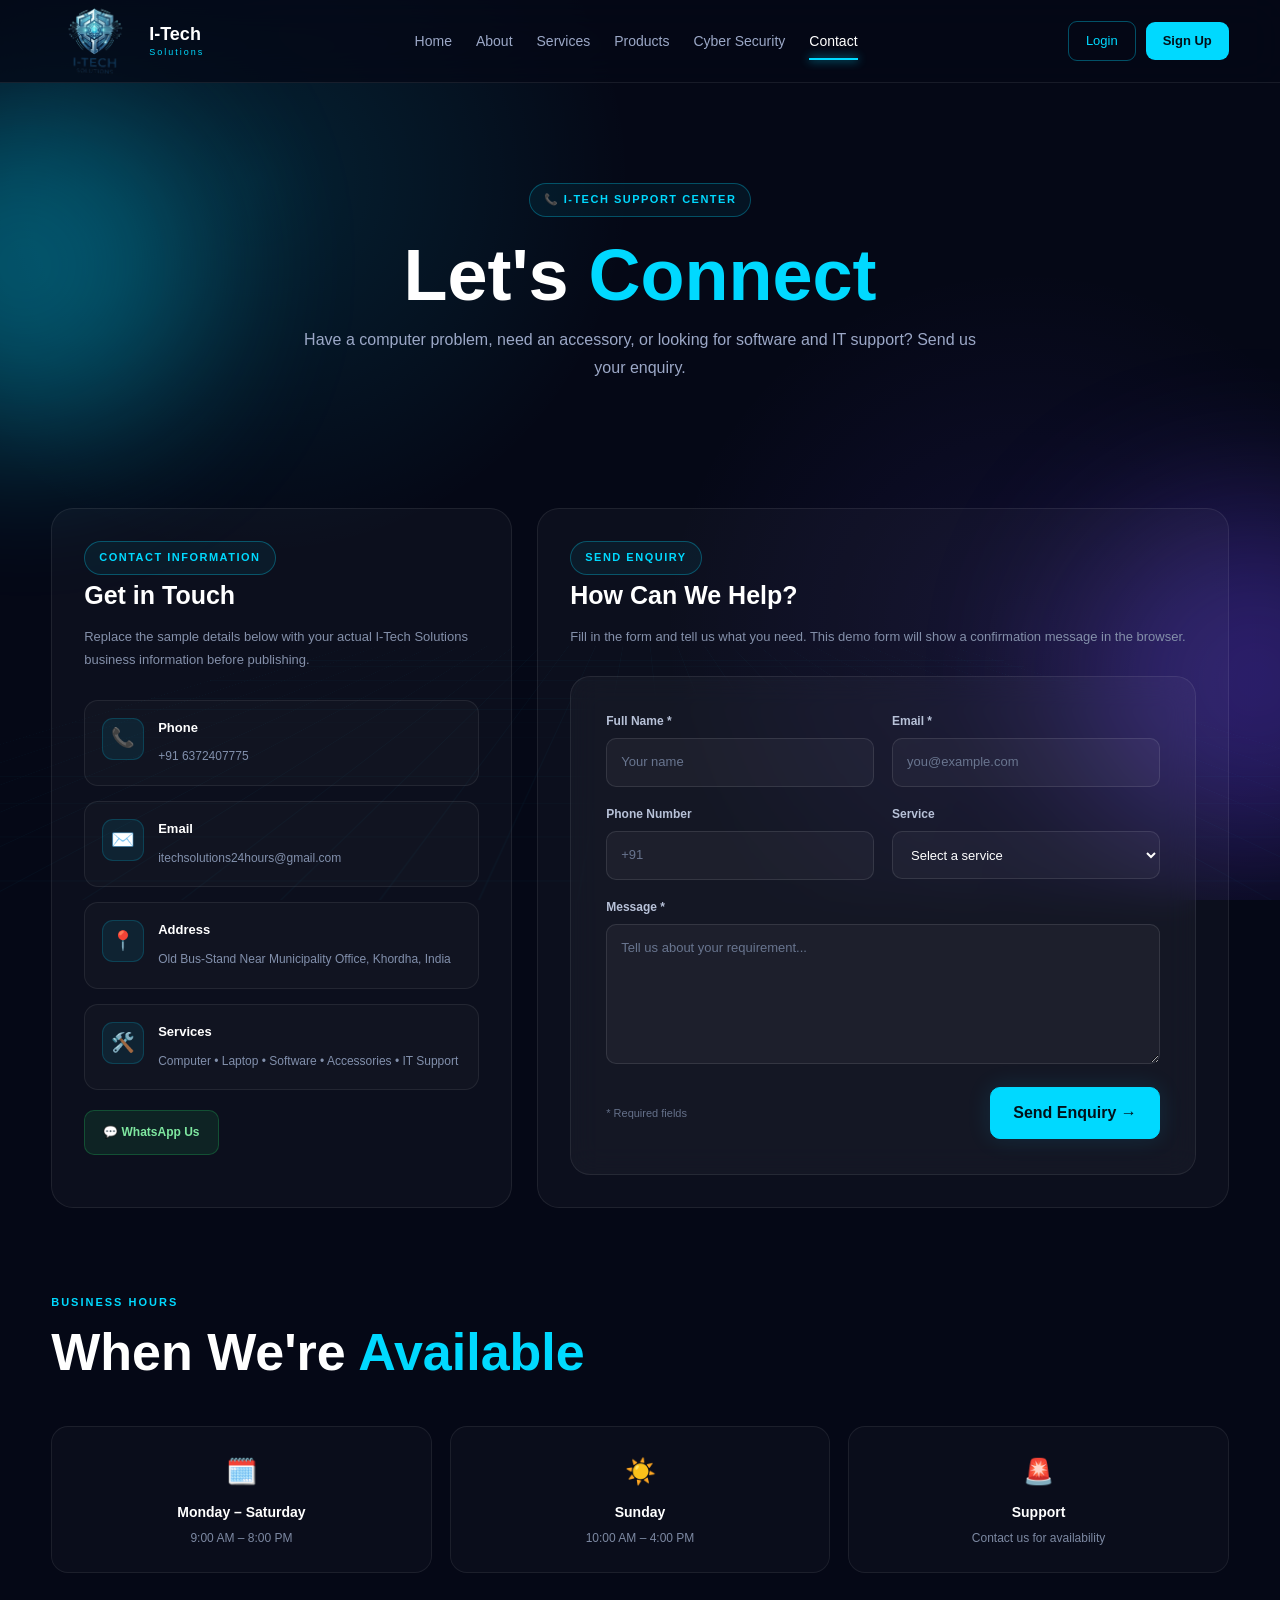
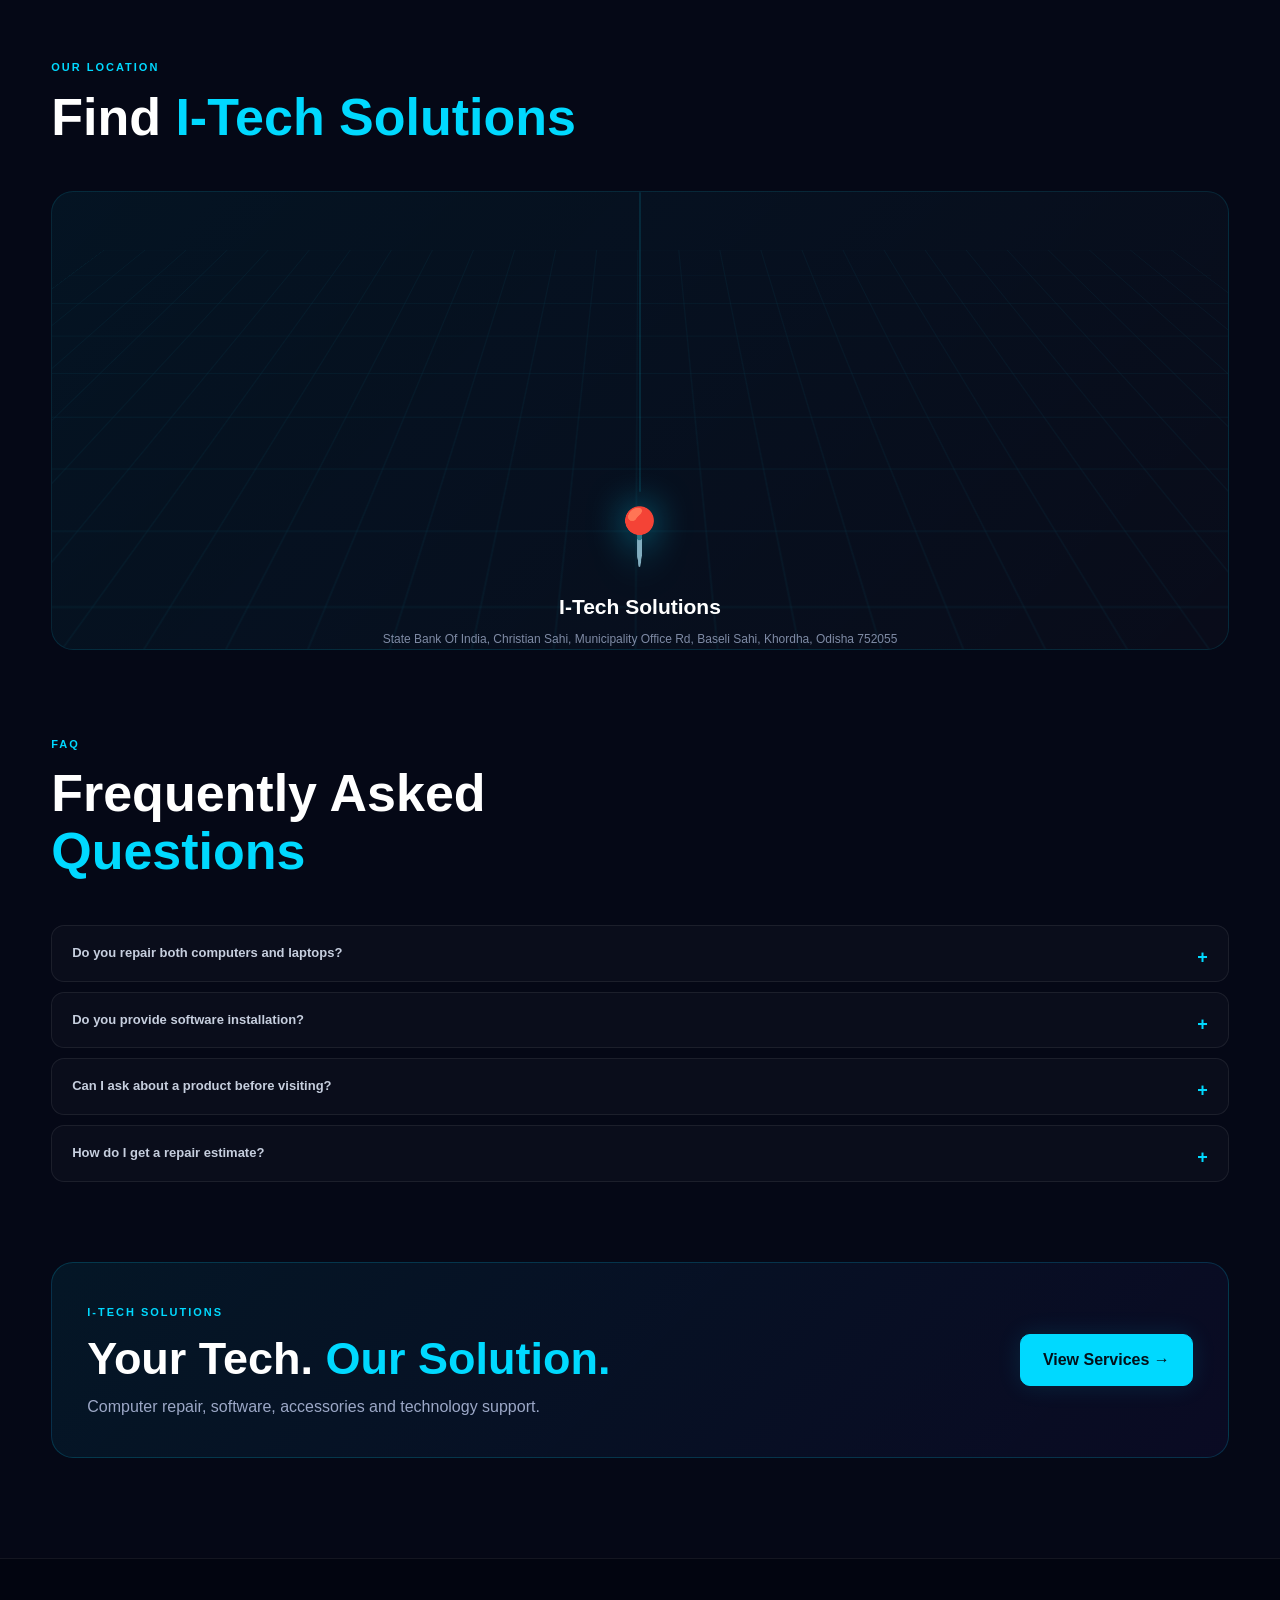
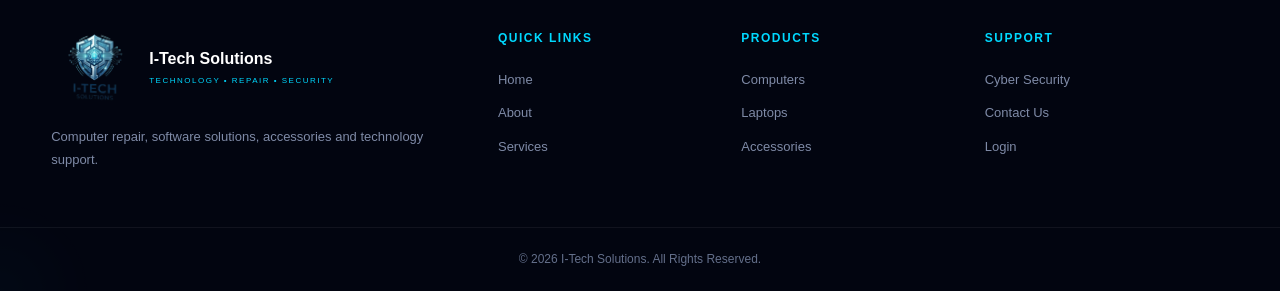
==== commit 4e2991e7: "Add files via upload" ====
--- a/pages/contact.html
+++ b/pages/contact.html
@@ -1015,7 +1015,7 @@
 
 
             <div class="location-box">
-<img src="images/map.jpg" alt="">
+<img src="images/map.jpg" class="location-box" alt="">
                 <div class="map-grid"></div>
 
                 <div class="location-pin">
@@ -1214,10 +1214,7 @@
                 <div class="footer-logo">
 
                     <div class="logo-3d">
-
-                        <span>I</span>
-                        <span>-</span>
-                        <span>T</span>
+<img src="images/I-Tech_fass-removebg-preview.png" alt="I-Tech Solutions Logo" class="logo-3d">
 
                     </div>
 
